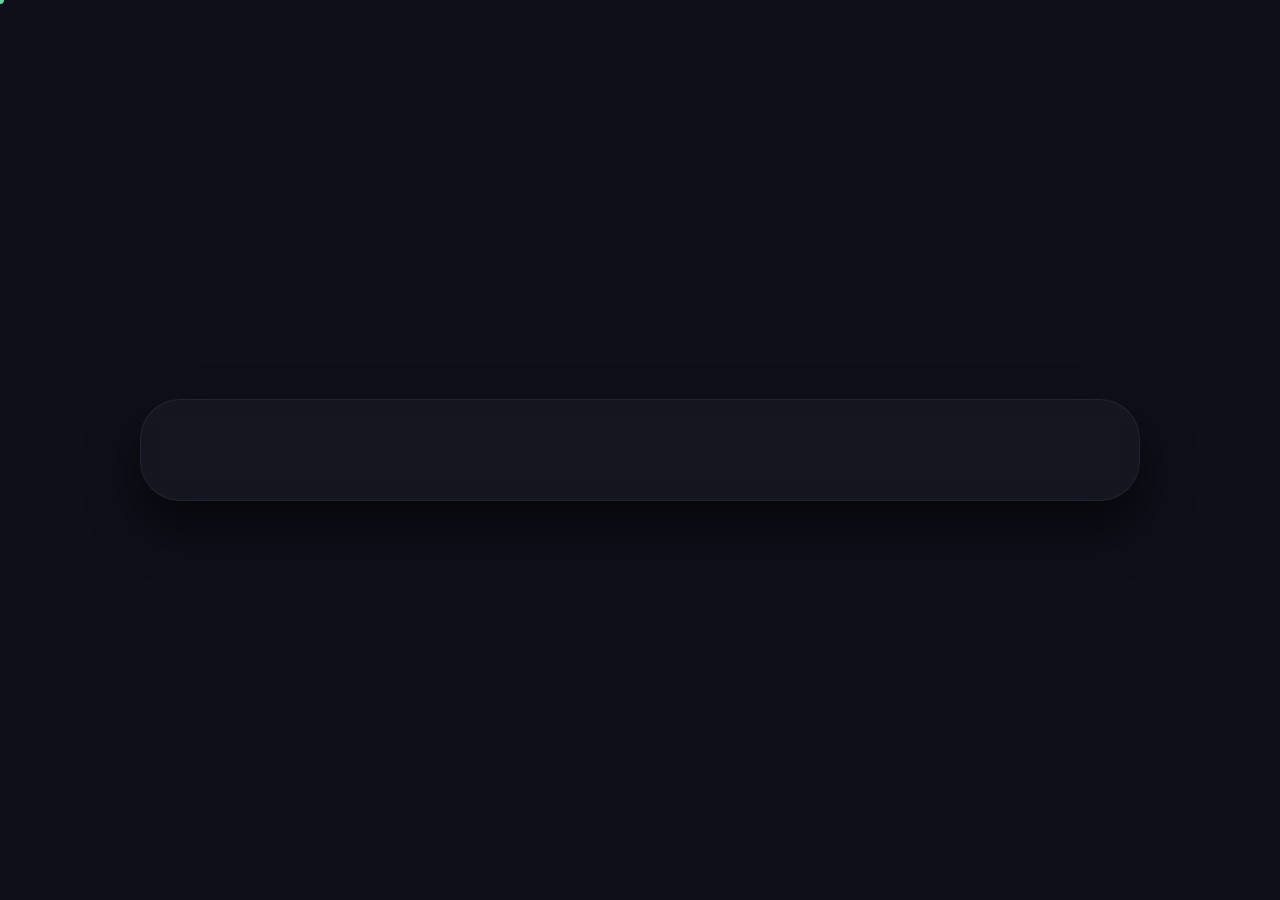
==== pages/projects.html @ eebd5735 "Feat: -добавлены метатеги -корекция стилей для адаптивности -редактирование контента на главной стра" ====
﻿<!DOCTYPE html>
<html lang="ru">
<head>
    <meta charset="UTF-8" />
    <meta name="viewport" content="width=device-width, initial-scale=1.0" />
    <title id="pageTitle">Мои проекты</title>
    <link rel="stylesheet" href="../styles/style.css" />
    <link rel="stylesheet" href="../styles/cursor_style.css" />
    <link rel="stylesheet" href="../styles/projects_style.css" />
</head>
<body>
    <script src="../scripts/cursor.js"></script>
    <script src="../scripts/projects.js"></script>
    <div class="custom-cursor">
        <div class="cursor-dot"></div>
        <div class="cursor-ring"></div>
    </div>
    <div class="container" id="app">
        <!-- весь контент генерирует файл stack.js с учётом tech.json -->
        <div id="content"></div>
    </div>
</body>
</html>
---- styles/style.css ----
﻿/* Сброс и базовые стили */
* {
    margin: 0;
    padding: 0;
    box-sizing: border-box;
}

body {
    font-family: 'Segoe UI', system-ui, -apple-system, sans-serif;
    background: #0f0f1a;
    color: #e0e0e0;
    line-height: 1.6;
    min-height: 100vh;
    display: flex;
    justify-content: center;
    align-items: center;
    padding: 20px;
}

.container {
    max-width: 1000px;
    width: 100%;
    background: rgba(255, 255, 255, 0.03);
    backdrop-filter: blur(10px);
    border-radius: 40px;
    padding: 50px 40px;
    border: 1px solid rgba(255, 255, 255, 0.06);
    box-shadow: 0 25px 50px rgba(0, 0, 0, 0.6);
}

/* Шапка */
header h1 {
    font-size: 3rem;
    font-weight: 700;
    letter-spacing: -0.02em;
}

    header h1 span {
        background: linear-gradient(135deg, #4169E1, #00FF00);
        -webkit-background-clip: text;
        -webkit-text-fill-color: transparent;
    }

.subtitle {
    font-size: 1.2rem;
    color: #9ca3af;
    margin-top: 8px;
}

/* Обо мне */
.about {
    display: flex;
    align-items: center;
    gap: 40px;
    margin: 50px 0 60px;
    flex-wrap: wrap;
}

.avatar {
    width: 140px;
    height: 140px;
    border-radius: 50%;
    object-fit: cover;
    border: 3px solid #6ee7b7;
    box-shadow: 0 0 30px rgba(110, 231, 183, 0.2);
    flex-shrink: 0;
    object-position: 95% center;
}

.about-text h2 {
    font-size: 1.8rem;
    margin-bottom: 12px;
    background: linear-gradient(135deg, #fbbf24, #f472b6);
    -webkit-background-clip: text;
    -webkit-text-fill-color: transparent;
}

.about-text p {
    color: #cbd5e1;
    max-width: 500px;
}

.social {
    margin-top: 16px;
    display: flex;
    gap: 16px;
}

.social a {
    color: #e0e0e0;
    text-decoration: none;
    font-weight: 500;
    transition: color 0.3s;
    border-bottom: 2px solid transparent;
    padding-bottom: 2px;
}

.social a:hover {
    color: #a78bfa;
    border-bottom-color: #a78bfa;
}

/*Стеки*/
.stacks {
    margin-bottom: 60px;
}

.stacks h2 {
    font-size: 1.8rem;
    margin-bottom: 30px;
    background: linear-gradient(135deg, #60a5fa, #a78bfa);
    -webkit-background-clip: text;
    -webkit-text-fill-color: transparent;
    text-align: center;
}

.stacks-grid {
    display: grid;
    grid-template-columns: repeat(3, 1fr);
    gap: 24px;
}

.stack-card {
    background: rgba(255, 255, 255, 0.04);
    border-radius: 24px;
    border: 1px solid rgba(255, 255, 255, 0.06);
    overflow: hidden;
    transition: all 0.4s cubic-bezier(0.175, 0.885, 0.32, 1.275);
    position: relative;
}

.stack-card:hover {
    transform: translateY(-8px) scale(1.02);
    box-shadow: 0 20px 60px rgba(0, 0, 0, 0.4);
    border-color: rgba(167, 139, 250, 0.3);
}

.stack-header {
    padding: 14px 20px;
    background: rgba(255, 255, 255, 0.03);
    border-bottom: 1px solid rgba(255, 255, 255, 0.05);
    text-align: center;
    min-height: 60px;
    display: flex;
    align-items: center;
    justify-content: center;
}

    .stack-header h3 {
        font-size: 1.2rem;
        font-weight: 600;
        margin: 0;
        color: #e0e0e0;
        transition: color 0.3s;
        letter-spacing: 0.5px;
    }

.stack-card:hover .stack-header h3 {
    background: linear-gradient(135deg, #60a5fa, #a78bfa);
    -webkit-background-clip: text;
    -webkit-text-fill-color: transparent;
}

/* Анимация иконок при наведении */
.stack-card:hover .stack-image img {
    filter: grayscale(0) brightness(1);
    opacity: 1;
    transform: scale(1.1) rotate(2deg);
}

    .stack-card:hover .stack-image img:nth-child(1) {
        transform: scale(1.15) rotate(-3deg);
        animation: floatIcon 2s ease-in-out infinite;
    }

/* Индивидуальная подсветка карточек */
.stack-card[data-stack="frontend"]:hover {
    border-color: rgba(97, 218, 251, 0.4);
    box-shadow: 0 20px 60px rgba(97, 218, 251, 0.1);
}

    .stack-card[data-stack="frontend"]:hover .stack-header h3 {
        background: linear-gradient(135deg, #61dafb, #f7df1e);
        -webkit-background-clip: text;
        -webkit-text-fill-color: transparent;
    }

.stack-card[data-stack="backend"]:hover {
    border-color: rgba(167, 139, 250, 0.4);
    box-shadow: 0 20px 60px rgba(167, 139, 250, 0.1);
}

    .stack-card[data-stack="backend"]:hover .stack-header h3 {
        background: linear-gradient(135deg, #a78bfa, #6ee7b7);
        -webkit-background-clip: text;
        -webkit-text-fill-color: transparent;
    }

.stack-card[data-stack="devops"]:hover {
    border-color: rgba(110, 231, 183, 0.4);
    box-shadow: 0 20px 60px rgba(110, 231, 183, 0.1);
}

    .stack-card[data-stack="devops"]:hover .stack-header h3 {
        background: linear-gradient(135deg, #6ee7b7, #60a5fa);
        -webkit-background-clip: text;
        -webkit-text-fill-color: transparent;
    }

.stack-image {
    padding: 24px 20px;
    display: flex;
    justify-content: center;
    align-items: center;
    min-height: 200px;
}

    .stack-image img {
        width: 120px;
        height: 120px;
        object-fit: contain;
    }

/* Анимация плавания */
@keyframes floatIcon {
    0%, 100% {
        transform: translateY(0) scale(1.1) rotate(var(--rotate, 0deg));
    }

    50% {
        transform: translateY(-8px) scale(1.15) rotate(var(--rotate, 0deg));
    }
}

/* Навыки */
.skills {
    margin-bottom: 60px;
}

.skills h2 {
    font-size: 1.8rem;
    margin-bottom: 20px;
    background: linear-gradient(135deg, #60a5fa, #a78bfa);
    -webkit-background-clip: text;
    -webkit-text-fill-color: transparent;
    text-align: center;
}

.skills-grid {
    display: flex;
    flex-wrap: wrap;
    gap: 12px;
}

.skill-card {
    background: rgba(255, 255, 255, 0.06);
    padding: 10px 24px;
    border-radius: 40px;
    border: 1px solid rgba(255, 255, 255, 0.08);
    font-weight: 500;
    font-size: 0.95rem;
    transition: all 0.3s;
    cursor: default;
}

.skill-card:hover {
    background: rgba(167, 139, 250, 0.15);
    border-color: #a78bfa;
    transform: translateY(-3px);
    box-shadow: 0 8px 25px rgba(167, 139, 250, 0.15);
}

/* Проекты */
.projects-header {
    display: flex;
    justify-content: space-between;
    align-items: center;
    width: 100%;
}

.projects h2 {
    font-size: 1.8rem;
    margin-bottom: 20px;
    background: linear-gradient(135deg, #f472b6, #fb923c);
    -webkit-background-clip: text;
    -webkit-text-fill-color: transparent;
}

.more-link {
    display: inline-block;
    margin-bottom: 15px;
    padding: 12px 30px;
    background: rgba(167, 139, 250, 0.15);
    border: 1px solid rgba(167, 139, 250, 0.3);
    border-radius: 30px;
    color: #e0e0e0;
    text-decoration: none;
    transition: all 0.3s;
    white-space: nowrap;
}

    .more-link:hover {
        background: rgba(167, 139, 250, 0.25);
        transform: translateY(-3px);
        box-shadow: 0 8px 25px rgba(167, 139, 250, 0.15);
    }

.projects-grid {
    display: grid;
    grid-template-columns: repeat(auto-fit, minmax(250px, 1fr));
    gap: 24px;
}

.project-card {
    background: rgba(255, 255, 255, 0.04);
    padding: 24px;
    border-radius: 24px;
    border: 1px solid rgba(255, 255, 255, 0.06);
    transition: all 0.3s;
}

.project-card:hover {
    background: rgba(255, 255, 255, 0.07);
    border-color: rgba(255, 255, 255, 0.12);
    transform: translateY(-6px);
    box-shadow: 0 12px 40px rgba(0, 0, 0, 0.3);
}

.project-card h3 {
    font-size: 1.2rem;
    margin-bottom: 8px;
    color: #f1f5f9;
}

.project-card p {
    color: #94a3b8;
    font-size: 0.95rem;
    margin-bottom: 14px;
}

.project-card a {
    color: #6ee7b7;
    text-decoration: none;
    font-weight: 600;
    transition: color 0.3s;
}

.project-card a:hover {
    color: #a78bfa;
}

/* Футер */
footer {
    text-align: center;
    margin-top: 60px;
    padding-top: 30px;
    border-top: 1px solid rgba(255, 255, 255, 0.06);
    max-width: 250px;
}

footer p {
    color: #9ca3af;
}

.copy {
    font-size: 0.85rem;
    margin-top: 6px;
    opacity: 0.6;
}

/* Адаптив */
@media (max-width: 700px) {
    .container {
        padding: 30px 20px;
    }

    header h1 {
        font-size: 2.2rem;
    }

    .about {
        flex-direction: column;
        text-align: center;
    }

    .about-text p {
        max-width: 100%;
    }

    .social {
        justify-content: center;
    }

    .projects-grid {
        grid-template-columns: 1fr;
    }
}

@media (max-width: 900px) {
    .stacks-grid {
        grid-template-columns: repeat(2, 1fr);
    }

    body {
        flex-direction: column;
    }

    footer{
        max-width: none;
    }
}

@media (max-width: 600px) {
    .stacks-grid {
        grid-template-columns: 1fr;
        max-width: 400px;
        margin: 0 auto;
    }
}
---- styles/cursor_style.css ----
﻿/* ===== Кастомный курсор ===== */
.custom-cursor {
	position: fixed;
	pointer-events: none;
	z-index: 9999;
	top: 0;
	left: 0;
	width: 100%;
	height: 100%;
	mix-blend-mode: difference;
}

.cursor-dot {
	position: absolute;
	width: 8px;
	height: 8px;
	background: #6ee7b7;
	border-radius: 50%;
	transform: translate(-50%, -50%);
	transition: width 0.3s, height 0.3s, background 0.3s;
}

.cursor-ring {
	position: absolute;
	width: 40px;
	height: 40px;
	border: 2px solid rgba(110, 231, 183, 0.5);
	border-radius: 50%;
	transform: translate(-50%, -50%);
	transition: width 0.3s, height 0.3s, border-color 0.3s;
}

/* снос стандартного курсора */
body {
	cursor: none;
}

a, button, .project-card, .stack-card, .skill-card, .avatar, .social a {
	cursor: none;
}

/* Для мобилок убрать курсор */
@media (max-width: 768px) {
	.custom-cursor {
		display: none;
	}

	body {
		cursor: default;
	}

	a, button, .project-card, .skill-card, .avatar, .social a {
		cursor: default;
	}
}
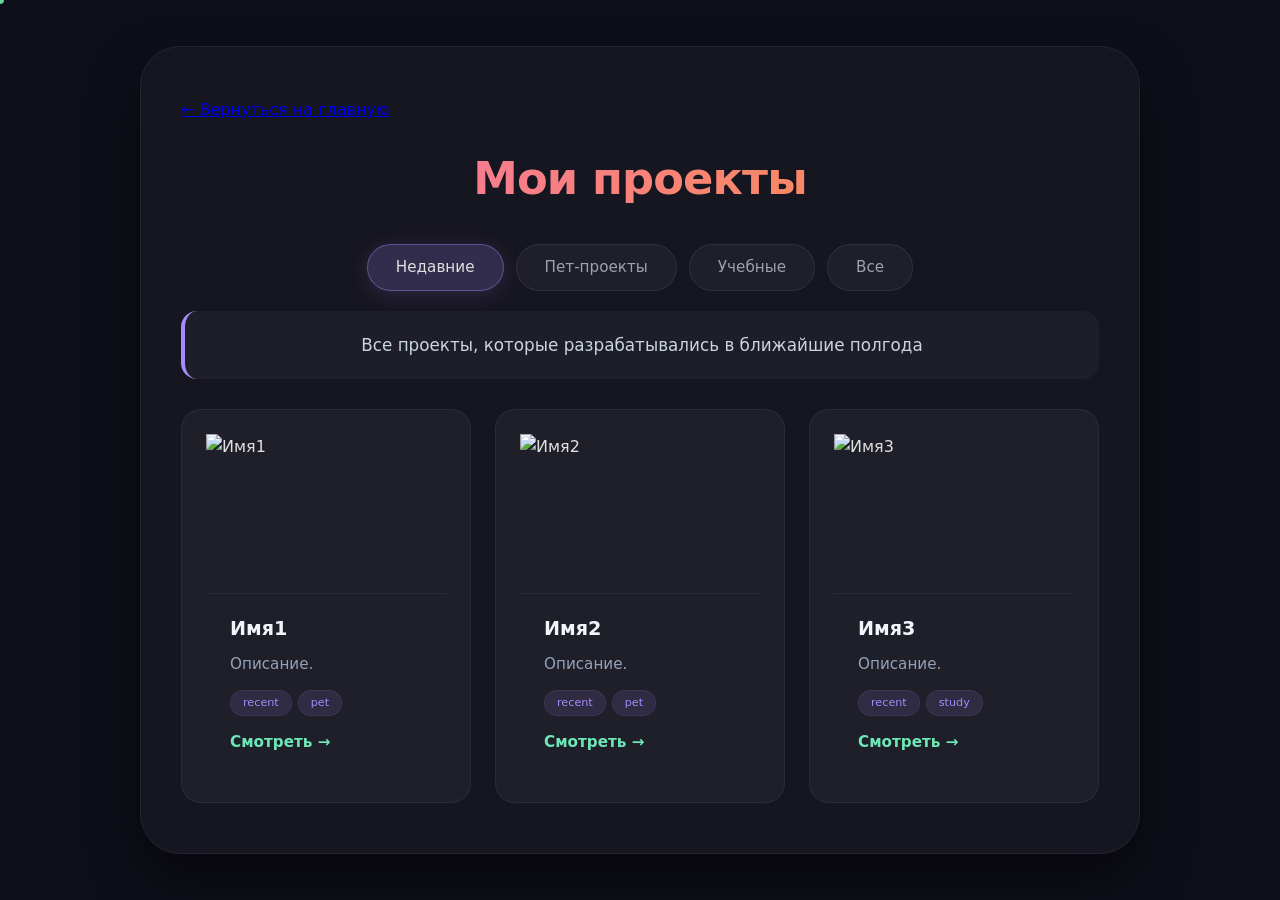
==== commit fc02e85f: "Feat: -рефакторинг кода и добавления генерации карточек проктов на главной" ====
--- a/pages/projects.html
+++ b/pages/projects.html
@@ -4,19 +4,24 @@
     <meta charset="UTF-8" />
     <meta name="viewport" content="width=device-width, initial-scale=1.0" />
     <title id="pageTitle">Мои проекты</title>
+
+    <link rel="icon" type="image/png" sizes="32x32" href="../images/meta/favicon-32x32.png" />
+    <link rel="icon" type="image/png" sizes="16x16" href="../images/meta/favicon-16x16.png" />
+
     <link rel="stylesheet" href="../styles/style.css" />
     <link rel="stylesheet" href="../styles/cursor_style.css" />
     <link rel="stylesheet" href="../styles/projects_style.css" />
 </head>
 <body>
     <script src="../scripts/cursor.js"></script>
+    <script src="../scripts/projects-loader.js"></script>
     <script src="../scripts/projects.js"></script>
     <div class="custom-cursor">
         <div class="cursor-dot"></div>
         <div class="cursor-ring"></div>
     </div>
     <div class="container" id="app">
-        <!-- весь контент генерирует файл stack.js с учётом tech.json -->
+        <!-- весь контент генерирует файл projects.js с учётом projects.json -->
         <div id="content"></div>
     </div>
 </body>
--- a/styles/projects_style.css
+++ b/styles/projects_style.css
@@ -0,0 +1,194 @@
+﻿/* Стили для страницы проектов */
+
+.projects-page-title {
+    font-size: 2.8rem;
+    font-weight: 700;
+    text-align: center;
+    margin: 20px 0 30px;
+    background: linear-gradient(135deg, #f472b6, #fb923c);
+    -webkit-background-clip: text;
+    -webkit-text-fill-color: transparent;
+    letter-spacing: -0.02em;
+}
+
+.filter-buttons {
+    display: flex;
+    flex-wrap: wrap;
+    gap: 12px;
+    justify-content: center;
+    margin: 10px 0 20px;
+}
+
+.filter-btn {
+    padding: 10px 28px;
+    border-radius: 30px;
+    border: 1px solid rgba(255, 255, 255, 0.08);
+    background: rgba(255, 255, 255, 0.04);
+    color: #9ca3af;
+    text-decoration: none;
+    font-weight: 500;
+    font-size: 0.95rem;
+    transition: all 0.3s ease;
+    cursor: pointer;
+    white-space: nowrap;
+}
+
+    .filter-btn:hover {
+        background: rgba(255, 255, 255, 0.08);
+        color: #e0e0e0;
+        transform: translateY(-2px);
+    }
+
+    .filter-btn.active {
+        background: rgba(167, 139, 250, 0.2);
+        border-color: rgba(167, 139, 250, 0.4);
+        color: #e0e0e0;
+        box-shadow: 0 4px 20px rgba(167, 139, 250, 0.15);
+    }
+
+.filter-description {
+    background: rgba(255, 255, 255, 0.03);
+    border-radius: 16px;
+    padding: 20px 28px;
+    margin: 10px 0 30px;
+    border-left: 4px solid #a78bfa;
+    color: #cbd5e1;
+    font-size: 1.05rem;
+    line-height: 1.7;
+    text-align: center;
+}
+
+    .filter-description p {
+        margin: 0;
+    }
+
+/* Сетка проектов */
+.projects-grid {
+    display: grid;
+    grid-template-columns: repeat(auto-fill, minmax(280px, 1fr));
+    gap: 24px;
+    margin-top: 10px;
+}
+
+/* Карточка проекта */
+.project-card {
+    background: rgba(255, 255, 255, 0.04);
+    border-radius: 20px;
+    border: 1px solid rgba(255, 255, 255, 0.06);
+    overflow: hidden;
+    transition: all 0.3s ease;
+    display: flex;
+    flex-direction: column;
+}
+
+    .project-card:hover {
+        background: rgba(255, 255, 255, 0.07);
+        border-color: rgba(255, 255, 255, 0.12);
+        transform: translateY(-6px);
+        box-shadow: 0 12px 40px rgba(0, 0, 0, 0.3);
+    }
+
+.project-image {
+    width: 100%;
+    height: 160px;
+    object-fit: cover;
+    border-bottom: 1px solid rgba(255, 255, 255, 0.05);
+}
+
+.project-card-content {
+    padding: 20px 24px 24px;
+    flex: 1;
+    display: flex;
+    flex-direction: column;
+}
+
+    .project-card-content h3 {
+        font-size: 1.2rem;
+        font-weight: 600;
+        color: #f1f5f9;
+        margin-bottom: 8px;
+    }
+
+    .project-card-content p {
+        color: #94a3b8;
+        font-size: 0.95rem;
+        line-height: 1.5;
+        margin-bottom: 14px;
+        flex: 1;
+    }
+
+.project-tags {
+    display: flex;
+    flex-wrap: wrap;
+    gap: 6px;
+    margin-bottom: 14px;
+}
+
+.project-tag {
+    background: rgba(167, 139, 250, 0.12);
+    color: #a78bfa;
+    font-size: 0.7rem;
+    padding: 3px 12px;
+    border-radius: 20px;
+    border: 1px solid rgba(167, 139, 250, 0.1);
+    text-transform: lowercase;
+}
+
+.project-link {
+    color: #6ee7b7;
+    text-decoration: none;
+    font-weight: 600;
+    font-size: 0.95rem;
+    transition: color 0.3s;
+    align-self: flex-start;
+}
+
+    .project-link:hover {
+        color: #a78bfa;
+    }
+
+.no-projects {
+    text-align: center;
+    color: #94a3b8;
+    font-size: 1.1rem;
+    grid-column: 1 / -1;
+    padding: 40px 0;
+}
+
+/* Адаптив */
+@media (max-width: 700px) {
+    .projects-page-title {
+        font-size: 2rem;
+    }
+
+    .filter-buttons {
+        gap: 8px;
+    }
+
+    .filter-btn {
+        padding: 8px 18px;
+        font-size: 0.85rem;
+    }
+
+    .filter-description {
+        padding: 16px 20px;
+        font-size: 0.95rem;
+    }
+
+    .projects-grid {
+        grid-template-columns: 1fr;
+    }
+}
+
+@media (max-width: 480px) {
+    .filter-buttons {
+        flex-wrap: wrap;
+        justify-content: center;
+    }
+
+    .filter-btn {
+        flex: 1 1 auto;
+        min-width: 80px;
+        text-align: center;
+    }
+}
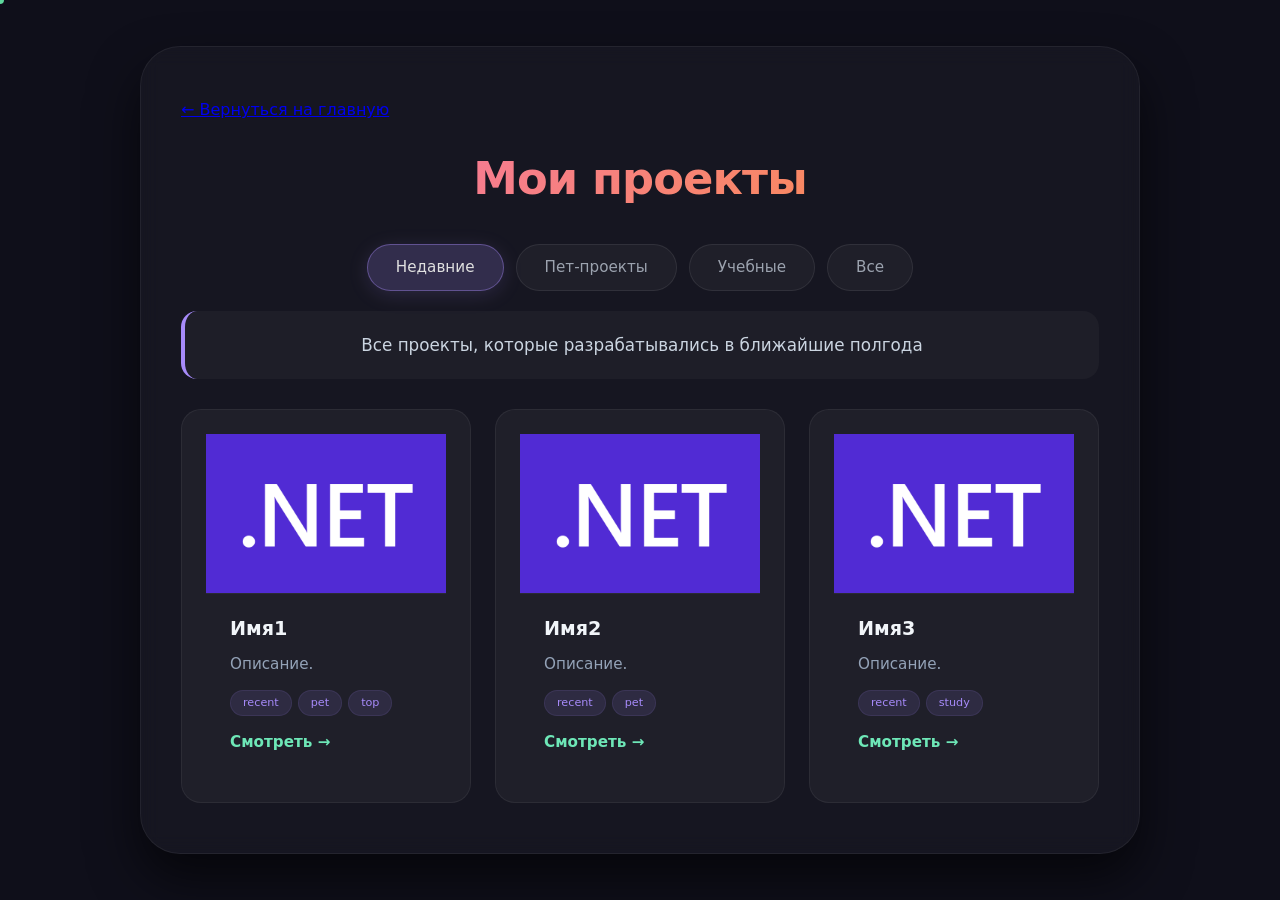
==== commit 17765ea2: "Fix: -исправлен относительный путь для projects -подключены стили для кнопки -изменен контент projec" ====
--- a/pages/projects.html
+++ b/pages/projects.html
@@ -10,6 +10,7 @@
 
     <link rel="stylesheet" href="../styles/style.css" />
     <link rel="stylesheet" href="../styles/cursor_style.css" />
+    <link rel="stylesheet" href="styles/stack_style.css" />
     <link rel="stylesheet" href="../styles/projects_style.css" />
 </head>
 <body>
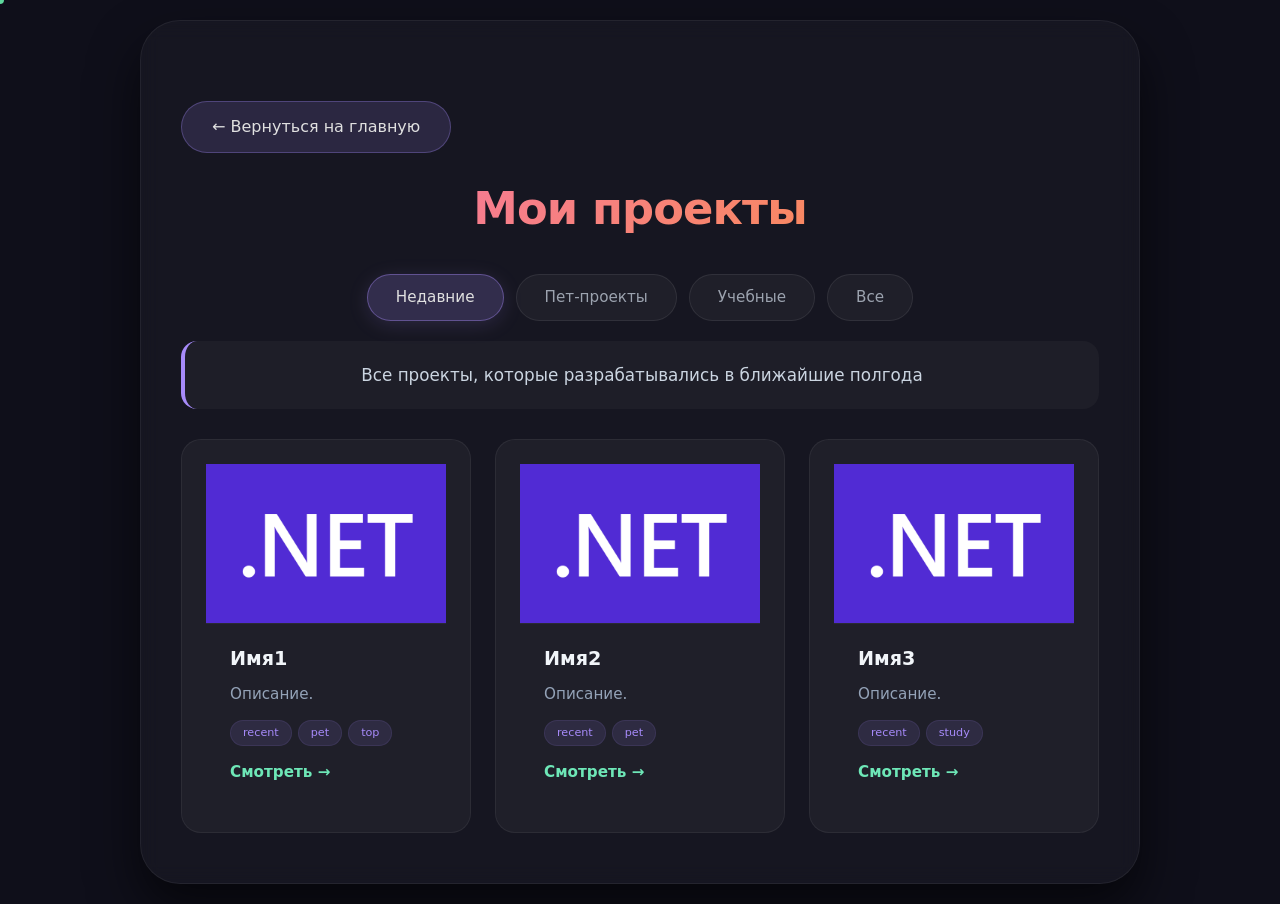
==== commit 0248a5ae: "hotfix" ====
--- a/pages/projects.html
+++ b/pages/projects.html
@@ -10,7 +10,7 @@
 
     <link rel="stylesheet" href="../styles/style.css" />
     <link rel="stylesheet" href="../styles/cursor_style.css" />
-    <link rel="stylesheet" href="styles/stack_style.css" />
+    <link rel="stylesheet" href="../styles/stack_style.css" />
     <link rel="stylesheet" href="../styles/projects_style.css" />
 </head>
 <body>
--- a/styles/stack_style.css
+++ b/styles/stack_style.css
@@ -0,0 +1,82 @@
+﻿/* Стили для страниц стеков */
+.stack-page-title {
+    text-align: center;
+    font-size: 2.5rem;
+    margin-bottom: 10px;
+}
+
+.stack-page-subtitle {
+    text-align: center;
+    color: #9ca3af;
+    font-size: 1.1rem;
+    margin-bottom: 40px;
+}
+
+.stack-description {
+    background: rgba(255, 255, 255, 0.03);
+    border-radius: 16px;
+    padding: 24px;
+    border-left: 4px solid #6ee7b7;
+    margin: 20px 0 30px;
+    color: #cbd5e1;
+    line-height: 1.8;
+}
+
+.tech-grid {
+    display: grid;
+    grid-template-columns: repeat(auto-fit, minmax(120px, 1fr));
+    gap: 20px;
+    margin-top: 30px;
+}
+
+.tech-item {
+    background: rgba(255, 255, 255, 0.04);
+    border-radius: 16px;
+    padding: 20px;
+    text-align: center;
+    border: 1px solid rgba(255, 255, 255, 0.06);
+    transition: all 0.3s;
+}
+
+    .tech-item:hover {
+        transform: translateY(-5px);
+        background: rgba(255, 255, 255, 0.08);
+        border-color: rgba(167, 139, 250, 0.3);
+    }
+
+    .tech-item img {
+        width: 48px;
+        height: 48px;
+        object-fit: contain;
+        margin-bottom: 10px;
+    }
+
+    .tech-item span {
+        display: block;
+        color: #e0e0e0;
+        font-size: 0.9rem;
+    }
+
+    .tech-item .tech-desc {
+        font-size: 0.75rem;
+        color: #94a3b8;
+        margin-top: 4px;
+    }
+
+.back-link {
+    display: inline-block;
+    margin-top: 30px;
+    padding: 12px 30px;
+    background: rgba(167, 139, 250, 0.15);
+    border: 1px solid rgba(167, 139, 250, 0.3);
+    border-radius: 30px;
+    color: #e0e0e0;
+    text-decoration: none;
+    transition: all 0.3s;
+}
+
+    .back-link:hover {
+        background: rgba(167, 139, 250, 0.25);
+        transform: translateY(-3px);
+        box-shadow: 0 8px 25px rgba(167, 139, 250, 0.15);
+    }
